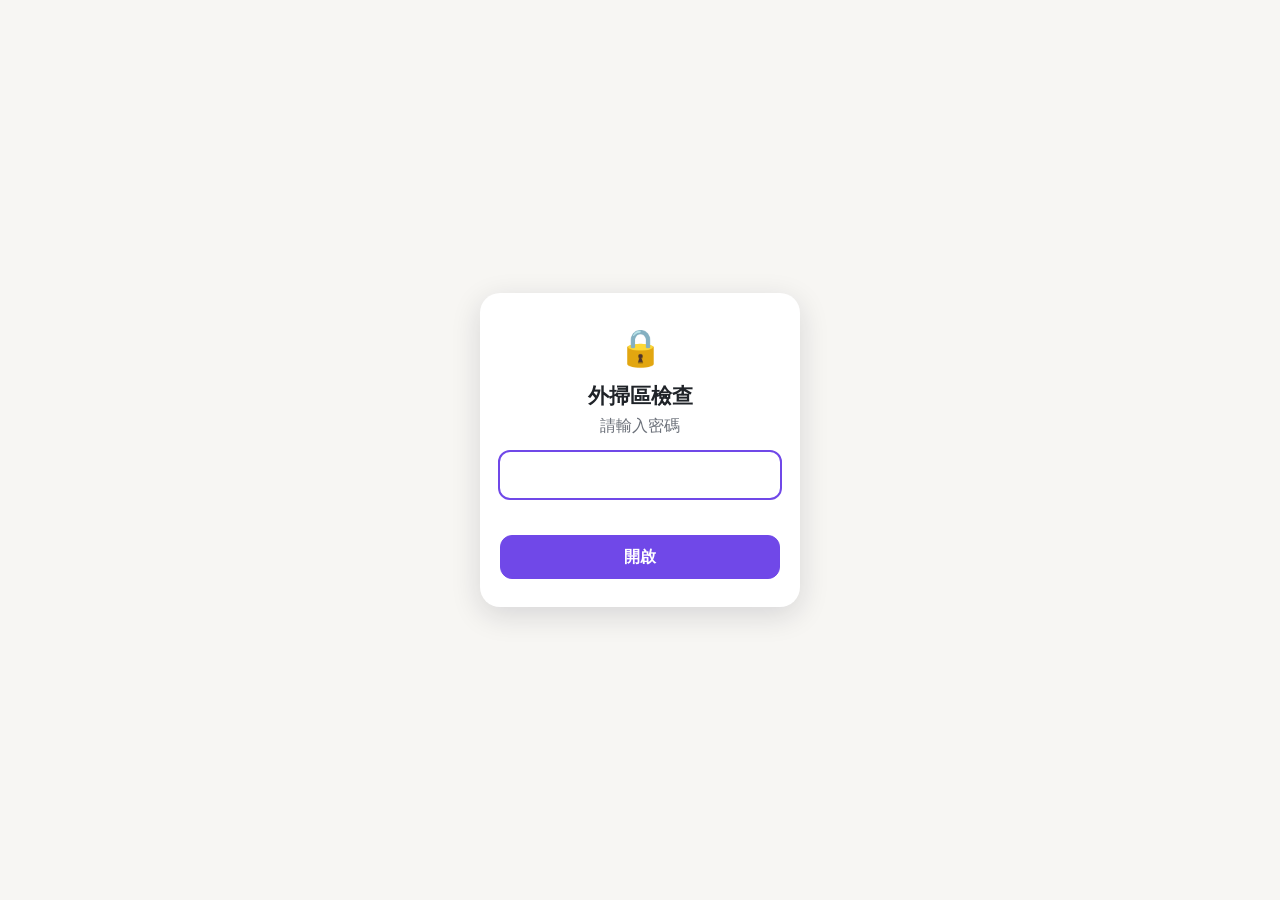
==== index.html @ 6ce7725f "外掃區檢查地圖：手機地圖、照片上傳、報表通知、密碼鎖 Co-Authored-By: Claude Opus 5.5 <noreply@anthropic.com>" ====
<!doctype html>
<html lang="zh-Hant">
<head>
  <meta charset="utf-8">
  <meta name="viewport" content="width=device-width, initial-scale=1, viewport-fit=cover">
  <title>外掃區檢查</title>
  <meta name="description" content="外掃區清潔檢查地圖：點選物件記錄清潔程度、上傳照片、彙整報表。">
  <meta name="theme-color" content="#ffffff">
  <meta name="apple-mobile-web-app-capable" content="yes">
  <meta name="apple-mobile-web-app-title" content="外掃檢查">
  <link rel="icon" href="data:image/svg+xml,%3Csvg xmlns='http://www.w3.org/2000/svg' viewBox='0 0 64 64'%3E%3Crect width='64' height='64' rx='14' fill='%238b5cf6'/%3E%3Cpath d='M32 8l6 24-6 24-6-24z' fill='%23fff'/%3E%3C/svg%3E">
  <link rel="stylesheet" href="css/style.css">
</head>
<body class="locked">
  <form id="lock" class="lock" autocomplete="off">
    <div class="lock-card">
      <div class="lock-icon" aria-hidden="true">🔒</div>
      <h1>外掃區檢查</h1>
      <p class="muted">請輸入密碼</p>
      <input id="lockPw" type="password" inputmode="numeric" aria-label="密碼" autofocus>
      <p id="lockMsg" class="lock-msg" role="alert"></p>
      <button class="btn btn--primary" type="submit">開啟</button>
    </div>
  </form>

  <header class="topbar">
    <div class="topbar-row">
      <div class="title">
        <h1>外掃區檢查</h1>
        <span id="dateLabel" class="muted"></span>
      </div>
      <button id="syncBtn" class="icon-btn" type="button" aria-label="雲端同步狀態">
        <span id="syncDot" class="sync-dot"></span>
      </button>
      <button id="settingsBtn" class="icon-btn" type="button" aria-label="設定">
        <svg viewBox="0 0 24 24" width="22" height="22" aria-hidden="true"><path fill="currentColor" d="M19.4 13a7.7 7.7 0 0 0 0-2l2-1.6a.5.5 0 0 0 .1-.6l-1.9-3.3a.5.5 0 0 0-.6-.2l-2.4 1a7.3 7.3 0 0 0-1.7-1l-.4-2.6a.5.5 0 0 0-.5-.4h-3.8a.5.5 0 0 0-.5.4l-.4 2.6a7.3 7.3 0 0 0-1.7 1l-2.4-1a.5.5 0 0 0-.6.2L2.5 8.8a.5.5 0 0 0 .1.6l2 1.6a7.7 7.7 0 0 0 0 2l-2 1.6a.5.5 0 0 0-.1.6l1.9 3.3c.1.2.4.3.6.2l2.4-1c.5.4 1.1.7 1.7 1l.4 2.6c0 .2.2.4.5.4h3.8c.3 0 .5-.2.5-.4l.4-2.6c.6-.3 1.2-.6 1.7-1l2.4 1c.2.1.5 0 .6-.2l1.9-3.3a.5.5 0 0 0-.1-.6zM12 15.5a3.5 3.5 0 1 1 0-7 3.5 3.5 0 0 1 0 7z"/></svg>
      </button>
    </div>
    <div class="topbar-row stats">
      <span id="progress" class="progress"></span>
      <button id="issueChip" class="chip chip--issue" type="button" hidden></button>
      <span id="resetInfo" class="muted small"></span>
    </div>
  </header>

  <main>
    <ul class="legend" aria-label="圖例">
      <li><span class="lg lg--good">✓</span>好</li>
      <li><span class="lg lg--bad">✕</span>不好</li>
      <li><span class="lg lg--absent">缺</span>未出席</li>
      <li><span class="lg lg--issue">!</span>有狀況</li>
    </ul>
    <div id="map" class="map" aria-label="外掃區地圖"></div>
    <p class="foot-hint muted small">點地圖上的物件或地板即可記錄。按右下角指南針彙整報表。</p>
  </main>

  <button id="compassBtn" class="compass" type="button" aria-label="彙整報表">
    <svg viewBox="0 0 100 100" aria-hidden="true">
      <path d="M50 8 L57 43 L92 50 L57 57 L50 92 L43 57 L8 50 L43 43 Z" fill="currentColor" opacity=".9"/>
      <path d="M50 8 L57 43 L50 50 Z M92 50 L57 57 L50 50 Z M50 92 L43 57 L50 50 Z M8 50 L43 43 L50 50 Z" fill="#fff" opacity=".35"/>
    </svg>
    <span class="cp cp-n">南</span><span class="cp cp-e">西</span><span class="cp cp-s">北</span><span class="cp cp-w">東</span>
    <span class="compass-label">報表</span>
  </button>

  <div id="backdrop" class="backdrop" hidden></div>
  <section id="sheet" class="sheet" role="dialog" aria-modal="true" aria-labelledby="sheetTitle" hidden>
    <div class="sheet-grip" aria-hidden="true"></div>
    <div id="sheetBody" class="sheet-body"></div>
  </section>

  <div id="lightbox" class="lightbox" role="dialog" aria-modal="true" aria-label="照片檢視" hidden>
    <img id="lbImg" alt="">
    <div class="lb-top">
      <span id="lbCaption"></span>
      <button id="lbClose" class="lb-btn" type="button" aria-label="關閉">✕</button>
    </div>
    <button id="lbPrev" class="lb-btn lb-nav lb-prev" type="button" aria-label="上一張">‹</button>
    <button id="lbNext" class="lb-btn lb-nav lb-next" type="button" aria-label="下一張">›</button>
    <a id="lbDrive" class="lb-drive" target="_blank" rel="noopener" hidden>在雲端硬碟開啟</a>
  </div>

  <div id="toast" class="toast" role="status" aria-live="polite"></div>
  <input id="fileInput" type="file" accept="image/*" multiple hidden>

  <script src="config.js"></script>
  <script src="js/map-data.js"></script>
  <script src="js/crypto.js"></script>
  <script src="js/roster.enc.js"></script>
  <script src="js/app.js"></script>
</body>
</html>
---- css/style.css ----
:root {
  color-scheme: light;
  --bg: #f7f6f3;
  --surface: #ffffff;
  --text: #1f2328;
  --muted: #6b7079;
  --line: #e4e2dd;
  --wall: #8b5cf6;
  --pink: #f7dcdc;
  --pink-deep: #e7b9b9;
  --green: #daefe1;
  --green-deep: #b3dcc0;
  --glass: #bdbcc2;
  --glass-line: #8f8e96;
  --fountain: #6ec3e0;
  --sink: #2aa05a;
  --good: #1f9d55;
  --bad: #e8590c;
  --absent: #6b7079;
  --issue: #e03131;
  --accent: #7048e8;
  --radius: 14px;
  --shadow: 0 8px 30px rgba(20, 20, 40, .14);
  --font: -apple-system, BlinkMacSystemFont, "PingFang TC", "Noto Sans TC", "Microsoft JhengHei", system-ui, sans-serif;
}

* { box-sizing: border-box; }
html { -webkit-text-size-adjust: 100%; }
body {
  margin: 0;
  background: var(--bg);
  color: var(--text);
  font-family: var(--font);
  font-size: 16px;
  line-height: 1.5;
  -webkit-tap-highlight-color: transparent;
}
button { font: inherit; color: inherit; cursor: pointer; }
.muted { color: var(--muted); }
.small { font-size: 13px; }
[hidden] { display: none !important; }

/* ── Lock screen ── */
.lock { display: none; }
body.locked .lock { display: grid; place-items: center; min-height: 100vh; min-height: 100dvh; padding: 16px; }
body.locked > :not(.lock):not(script) { display: none !important; }
.lock-card {
  width: 100%; max-width: 320px; background: var(--surface); border-radius: 20px; padding: 28px 20px;
  box-shadow: var(--shadow); text-align: center;
}
.lock-icon { font-size: 36px; }
.lock-card h1 { font-size: 21px; margin: 6px 0 0; }
.lock-card p { margin: 2px 0 14px; }
.lock-card input { text-align: center; font-size: 22px; letter-spacing: .3em; }
.lock-card .btn { width: 100%; margin-top: 4px; }
.lock-msg { min-height: 1.5em; color: var(--issue); font-size: 14px; margin: 6px 0 !important; }
.lock-card.shake { animation: shake .35s; }
@keyframes shake { 25% { transform: translateX(-8px); } 75% { transform: translateX(8px); } }

/* ── Top bar ── */
.topbar {
  position: sticky; top: 0; z-index: 20;
  background: rgba(255, 255, 255, .94);
  backdrop-filter: blur(10px);
  -webkit-backdrop-filter: blur(10px);
  border-bottom: 1px solid var(--line);
  padding: calc(env(safe-area-inset-top) + 8px) 16px 8px;
}
.topbar-row { display: flex; align-items: center; gap: 8px; max-width: 520px; margin: 0 auto; }
.topbar-row.stats { margin-top: 4px; flex-wrap: wrap; row-gap: 4px; }
.title { flex: 1; display: flex; align-items: baseline; gap: 8px; min-width: 0; }
.title h1 { font-size: 19px; margin: 0; letter-spacing: .02em; }
.title .muted { font-size: 14px; white-space: nowrap; }
.progress { font-weight: 600; font-size: 14px; }
#resetInfo { margin-left: auto; }
.icon-btn {
  width: 40px; height: 40px; border: 0; background: transparent; border-radius: 12px;
  display: grid; place-items: center; color: var(--muted);
}
.icon-btn:active { background: var(--line); }
.sync-dot { width: 12px; height: 12px; border-radius: 50%; background: #c9c9cf; box-shadow: 0 0 0 3px rgba(0,0,0,.05); }
.sync-dot.ok { background: var(--good); }
.sync-dot.pending { background: #f59f00; }
.sync-dot.busy { background: #339af0; animation: blink 1s infinite; }
.sync-dot.err { background: var(--issue); }
@keyframes blink { 50% { opacity: .35; } }

.chip {
  border: 0; border-radius: 999px; padding: 2px 10px; font-size: 13px; font-weight: 600;
}
.chip--issue { background: var(--issue); color: #fff; animation: pulse-chip 1.6s infinite; }
@keyframes pulse-chip { 0%,100% { box-shadow: 0 0 0 0 rgba(224,49,49,.5); } 50% { box-shadow: 0 0 0 6px rgba(224,49,49,0); } }

main { max-width: 520px; margin: 0 auto; padding: 8px 0 120px; }

.legend {
  list-style: none; display: flex; gap: 14px; justify-content: center; flex-wrap: wrap;
  margin: 4px 16px 0; padding: 0; font-size: 13px; color: var(--muted);
}
.legend li { display: flex; align-items: center; gap: 4px; }
.lg {
  width: 18px; height: 18px; border-radius: 50%; display: inline-grid; place-items: center;
  font-size: 11px; font-weight: 700; color: #fff;
}
.lg--good { background: var(--good); }
.lg--bad { background: var(--bad); }
.lg--absent { background: var(--absent); }
.lg--issue { background: var(--issue); }
.foot-hint { text-align: center; margin: 8px 16px; }

/* ── Map ──
 * 橫向：0–26% 東側外（左）、26–74% 走廊、74–100% 西側外（右）
 */
.map { position: relative; margin: 0 16px; }
.wall { position: absolute; width: 5px; background: var(--wall); border-radius: 3px; z-index: 2; }
.wall-E { left: calc(26% - 2.5px); }
.wall-W { left: calc(74% - 2.5px); }
.sec {
  position: absolute; left: 26%; width: 48%;
  border: 0; padding: 0; margin: 0; z-index: 1;
  display: block;
}
.sec--pink { background: var(--pink); }
.sec--green { background: var(--green); }
.sec-divider {
  position: absolute; left: 26%; width: 48%; height: 0; z-index: 2;
  border-top: 2px dashed rgba(0,0,0,.25);
}
.floor-chip {
  position: absolute; left: 50%; top: 50%; transform: translate(-50%, -50%);
  display: inline-flex; align-items: center; gap: 4px;
  background: rgba(255,255,255,.75); border: 1px dashed rgba(0,0,0,.25);
  padding: 4px 10px; border-radius: 999px; font-size: 13px; color: #555; white-space: nowrap;
}
.sec.st-good .floor-chip { border: 2px solid var(--good); }
.sec.st-bad .floor-chip { border: 2px solid var(--bad); }
.sec.st-absent .floor-chip { border: 2px solid var(--absent); }
.sec.is-issue { box-shadow: inset 0 0 0 4px var(--issue); animation: pulse-sec 1.4s infinite; }
.sec.is-issue .floor-chip { background: var(--issue); color: #fff; border-color: var(--issue); }
@keyframes pulse-sec { 50% { box-shadow: inset 0 0 0 8px rgba(224,49,49,.45); } }

.obj {
  position: absolute; z-index: 3; border: 1.5px solid rgba(0,0,0,.55); padding: 0; border-radius: 3px;
  transition: transform .12s;
}
.obj:active { transform: scale(.96); }
.obj.side-E { left: calc(26% + 3px); }
.obj.side-W { right: calc(26% + 3px); }
.obj.side-out-W { left: calc(74% + 8px); }

.obj--glass {
  width: 10%;
  background: repeating-linear-gradient(to bottom, var(--glass) 0 calc(20% - 1.5px), var(--glass-line) calc(20% - 1.5px) 20%);
}
.obj--glass.double {
  width: 15%;
  background:
    linear-gradient(to right, transparent calc(50% - .75px), var(--glass-line) calc(50% - .75px) calc(50% + .75px), transparent 0),
    repeating-linear-gradient(to bottom, var(--glass) 0 calc(16.6% - 1.5px), var(--glass-line) calc(16.6% - 1.5px) 16.6%);
}
.obj--fountain {
  width: 11%;
  background: linear-gradient(to bottom, var(--fountain) 0 calc(50% - .75px), rgba(0,0,0,.55) 0 calc(50% + .75px), var(--fountain) 0);
}
.obj--sink { width: 13%; background: var(--sink); }
.obj--platform {
  width: 16%; background: rgba(160, 160, 160, .22);
  border: 2px dashed #7a7a7a; border-radius: 6px;
  font-size: 11px; color: #555; line-height: 1.15; writing-mode: vertical-rl; letter-spacing: .1em;
}
.obj.st-good { outline: 3px solid var(--good); outline-offset: 1px; }
.obj.st-bad { outline: 3px solid var(--bad); outline-offset: 1px; }
.obj.st-absent { outline: 3px solid var(--absent); outline-offset: 1px; }
.obj.st-partial { outline: 3px dashed #999; outline-offset: 1px; }
.obj.is-issue {
  outline: 4px solid var(--issue); outline-offset: 2px;
  animation: pulse-obj 1.4s infinite;
}
@keyframes pulse-obj {
  0%, 100% { box-shadow: 0 0 0 0 rgba(224,49,49,.55); }
  50% { box-shadow: 0 0 0 12px rgba(224,49,49,0); }
}
.obj.flash, .sec.flash { animation: flash .9s 2; }
@keyframes flash { 50% { filter: brightness(1.35) saturate(1.4); transform: scale(1.06); } }

.badge {
  position: absolute; top: -9px; width: 20px; height: 20px; border-radius: 50%;
  display: none; place-items: center; font-size: 11px; font-weight: 700; color: #fff;
  border: 2px solid #fff; writing-mode: horizontal-tb; letter-spacing: 0; line-height: 1;
}
.side-E .badge { right: -10px; }
.side-W .badge, .side-out-W .badge { left: -10px; }
.st-good > .badge, .st-bad > .badge, .st-absent > .badge, .st-partial > .badge { display: grid; }
.st-good > .badge { background: var(--good); }
.st-bad > .badge { background: var(--bad); }
.st-absent > .badge { background: var(--absent); }
.st-partial > .badge { background: #999; }
.floor-chip .badge { position: static; display: none; width: 18px; height: 18px; border: 0; }
.sec.st-good .floor-chip .badge, .sec.st-bad .floor-chip .badge, .sec.st-absent .floor-chip .badge, .sec.st-partial .floor-chip .badge { display: inline-grid; }
.sec.st-good .floor-chip .badge { background: var(--good); }
.sec.st-bad .floor-chip .badge { background: var(--bad); }
.sec.st-absent .floor-chip .badge { background: var(--absent); }
.sec.st-partial .floor-chip .badge { background: #999; }

/* 物件旁的小圖與「!」旗標 —— 放在走廊外側空白處，不擋物件 */
.annex {
  position: absolute; z-index: 4; display: flex; align-items: center; gap: 4px;
  transform: translateY(-50%); pointer-events: none;
}
.annex > * { pointer-events: auto; }
.annex-E { right: calc(74% + 6px); flex-direction: row-reverse; }
.annex-W { left: calc(74% + 6px); }
.annex-out-W { left: calc(74% + 8px); transform: none; }
.annex-floor { left: 50%; transform: translateX(-50%); }
.flag {
  width: 26px; height: 26px; border-radius: 50%; background: var(--issue); color: #fff;
  display: grid; place-items: center; font-weight: 800; font-size: 16px;
  box-shadow: 0 2px 6px rgba(224,49,49,.5); animation: pulse-obj 1.4s infinite; flex: none;
}
.thumb {
  position: relative; width: 34px; height: 34px; padding: 0; border: 2px solid #fff; border-radius: 7px;
  overflow: hidden; background: #ddd; box-shadow: 0 1px 4px rgba(0,0,0,.25); flex: none;
}
.thumb img { width: 100%; height: 100%; object-fit: cover; display: block; }
.thumb .more {
  position: absolute; inset: 0; background: rgba(0,0,0,.5); color: #fff;
  display: grid; place-items: center; font-size: 12px; font-weight: 700;
}
.thumb.uploading::after {
  content: ""; position: absolute; left: 0; bottom: 0; height: 3px; width: 100%;
  background: linear-gradient(90deg, #339af0 30%, transparent 0) 0 0 / 200% 100%;
  animation: bar 1s linear infinite;
}
@keyframes bar { to { background-position: -200% 0; } }

.edge-label {
  position: absolute; left: 26%; width: 48%; text-align: center; font-size: 13px; font-weight: 700; color: var(--muted);
}
.side-label { position: absolute; font-size: 12px; color: var(--muted); line-height: 1.2; text-align: center; width: 24%; }
.side-label small { display: block; font-size: 11px; }
.side-label.side-E { left: 0; }
.side-label.side-W { right: 0; }
.landmark {
  position: absolute; transform: translateY(-50%); font-size: 13px; font-weight: 700;
  background: var(--surface); border: 1px solid var(--line); border-radius: 8px; padding: 3px 8px; z-index: 2;
}
.landmark.side-E { right: calc(74% + 8px); }
.landmark.side-W { left: calc(74% + 8px); }
.sec-tag {
  position: absolute; left: calc(74% + 8px); right: 0; font-size: 12px; line-height: 1.3; z-index: 2;
}
.sec-tag b { display: inline-block; font-size: 14px; padding: 1px 8px; border-radius: 6px; margin-bottom: 2px; }
.sec-tag.pink b { background: var(--pink-deep); }
.sec-tag.green b { background: var(--green-deep); }
.sec-tag span { display: block; color: var(--muted); }

/* ── Compass button ── */
.compass {
  position: fixed; z-index: 25;
  right: max(16px, calc(50% - 260px + 16px)); bottom: calc(env(safe-area-inset-bottom) + 18px);
  width: 78px; height: 78px; border-radius: 50%; border: 0;
  background: radial-gradient(circle at 35% 30%, #9b7cf6, var(--accent));
  color: #fff; box-shadow: var(--shadow); padding: 0;
}
.compass svg { position: absolute; inset: 14px; width: 50px; height: 50px; }
.compass:active { transform: scale(.95); }
.cp { position: absolute; font-size: 11px; font-weight: 700; line-height: 1; }
.cp-n { top: 3px; left: 50%; transform: translateX(-50%); }
.cp-s { bottom: 3px; left: 50%; transform: translateX(-50%); }
.cp-e { right: 4px; top: 50%; transform: translateY(-50%); }
.cp-w { left: 4px; top: 50%; transform: translateY(-50%); }
.compass-label {
  position: absolute; left: 50%; bottom: -20px; transform: translateX(-50%);
  font-size: 12px; font-weight: 700; color: var(--accent); background: var(--surface);
  padding: 0 6px; border-radius: 6px; white-space: nowrap;
}

/* ── Bottom sheet ── */
.backdrop { position: fixed; inset: 0; background: rgba(15, 15, 25, .38); z-index: 40; }
.sheet {
  position: fixed; z-index: 41; left: 0; right: 0; bottom: 0;
  max-width: 560px; margin: 0 auto; max-height: 88vh; max-height: 88dvh;
  background: var(--surface); border-radius: 20px 20px 0 0; box-shadow: var(--shadow);
  display: flex; flex-direction: column;
  animation: sheet-in .2s ease-out;
}
@keyframes sheet-in { from { transform: translateY(40px); opacity: .4; } }
.sheet-grip { width: 42px; height: 5px; background: var(--line); border-radius: 3px; margin: 8px auto 0; flex: none; }
.sheet-body { overflow-y: auto; padding: 8px 16px calc(env(safe-area-inset-bottom) + 20px); -webkit-overflow-scrolling: touch; }
.sheet-head { display: flex; align-items: flex-start; gap: 8px; margin-bottom: 8px; }
.sheet-head > div { flex: 1; min-width: 0; }
.sheet-head h2 { margin: 0; font-size: 21px; }
.eyebrow { font-size: 13px; color: var(--muted); }
.close-btn { width: 36px; height: 36px; border-radius: 50%; border: 0; background: var(--bg); font-size: 16px; flex: none; }
.sheet h3 { font-size: 15px; margin: 18px 0 8px; }

.owner-row { padding: 10px 0; border-top: 1px solid var(--line); }
.owner-row:first-child { border-top: 0; }
.owner-name { font-weight: 600; margin-bottom: 6px; }
.seg { display: grid; grid-template-columns: repeat(3, 1fr); gap: 6px; }
.seg button {
  min-height: 44px; border-radius: 10px; border: 1.5px solid var(--line); background: var(--surface);
  font-weight: 600; font-size: 15px;
}
.seg button[aria-pressed="true"].good { background: var(--good); border-color: var(--good); color: #fff; }
.seg button[aria-pressed="true"].bad { background: var(--bad); border-color: var(--bad); color: #fff; }
.seg button[aria-pressed="true"].absent { background: var(--absent); border-color: var(--absent); color: #fff; }

.issue-box { margin-top: 12px; border: 1.5px solid var(--line); border-radius: var(--radius); padding: 12px; }
.issue-box.on { border-color: var(--issue); background: #fff5f5; }
.switch-row { display: flex; align-items: center; gap: 10px; font-weight: 600; }
.switch { position: relative; width: 50px; height: 30px; flex: none; }
.switch input { position: absolute; opacity: 0; inset: 0; margin: 0; cursor: pointer; }
.switch span { position: absolute; inset: 0; border-radius: 999px; background: #d0d0d6; transition: .15s; pointer-events: none; }
.switch span::after { content: ""; position: absolute; top: 3px; left: 3px; width: 24px; height: 24px; border-radius: 50%; background: #fff; transition: .15s; box-shadow: 0 1px 3px rgba(0,0,0,.2); }
.switch input:checked + span { background: var(--issue); }
.switch input:checked + span::after { transform: translateX(20px); }
.switch input:focus-visible + span { outline: 2px solid var(--accent); outline-offset: 2px; }
textarea, input[type="text"], input[type="url"], input[type="password"] {
  width: 100%; font: inherit; font-size: 16px; border: 1.5px solid var(--line); border-radius: 10px;
  padding: 10px 12px; background: var(--surface); color: var(--text);
}
textarea { min-height: 70px; resize: vertical; margin-top: 10px; }
textarea:focus, input:focus { outline: 2px solid var(--accent); outline-offset: 0; border-color: transparent; }

.photos-head { display: flex; align-items: center; justify-content: space-between; margin-top: 18px; }
.photos-head h3 { margin: 0; }
.btn {
  display: inline-flex; align-items: center; justify-content: center; gap: 6px;
  min-height: 44px; padding: 0 16px; border-radius: 12px; border: 1.5px solid var(--line);
  background: var(--surface); font-weight: 600;
}
.btn--primary { background: var(--accent); border-color: var(--accent); color: #fff; }
.btn--danger { color: var(--issue); border-color: #f3c4c4; }
.btn:disabled { opacity: .5; }
.photo-grid { display: grid; grid-template-columns: repeat(4, 1fr); gap: 8px; margin-top: 10px; }
.photo-cell { position: relative; aspect-ratio: 1; border-radius: 10px; overflow: hidden; background: #eee; }
.photo-cell > button.open { width: 100%; height: 100%; padding: 0; border: 0; display: block; }
.photo-cell img { width: 100%; height: 100%; object-fit: cover; display: block; }
.photo-cell .del {
  position: absolute; top: 3px; right: 3px; width: 24px; height: 24px; border-radius: 50%; border: 0;
  background: rgba(0,0,0,.55); color: #fff; font-size: 12px; line-height: 1;
}
.photo-cell .st {
  position: absolute; left: 0; right: 0; bottom: 0; font-size: 11px; text-align: center; color: #fff;
  background: rgba(0,0,0,.55); padding: 1px 0;
}
.photo-cell .st.err { background: rgba(224,49,49,.9); border: 0; width: 100%; font: inherit; font-size: 11px; }
.empty { color: var(--muted); font-size: 14px; margin: 8px 0 0; }

/* report */
.tiles { display: grid; grid-template-columns: repeat(4, 1fr); gap: 8px; margin: 6px 0 4px; }
.tile { background: var(--bg); border-radius: 12px; padding: 8px 4px; text-align: center; }
.tile b { display: block; font-size: 22px; line-height: 1.2; font-variant-numeric: tabular-nums; }
.tile span { font-size: 12px; color: var(--muted); }
.tile.good b { color: var(--good); }
.tile.bad b { color: var(--bad); }
.tile.absent b { color: var(--absent); }
.tile.issue b { color: var(--issue); }
.rlist { list-style: none; padding: 0; margin: 0; }
.rlist li { padding: 8px 0; border-top: 1px solid var(--line); font-size: 15px; }
.rlist li:first-child { border-top: 0; }
.rlist .who { font-weight: 700; }
.rlist .what { color: var(--muted); font-size: 14px; }
.tag { display: inline-block; font-size: 12px; font-weight: 700; color: #fff; border-radius: 6px; padding: 0 6px; margin-left: 4px; }
.tag.bad { background: var(--bad); }
.tag.absent { background: var(--absent); }
.tag.issue { background: var(--issue); }
.link-btn { border: 0; background: none; padding: 0; color: var(--accent); font-weight: 600; text-align: left; }
.actions { display: grid; grid-template-columns: 1fr 1fr; gap: 8px; margin-top: 12px; }
.actions .wide { grid-column: 1 / -1; }
#msgText { min-height: 180px; font-size: 14px; line-height: 1.55; }

.field { margin-top: 12px; }
.field label { display: block; font-weight: 600; font-size: 14px; margin-bottom: 4px; }
.field .hint { font-size: 12px; color: var(--muted); margin-top: 4px; }

/* ── Lightbox ── */
.lightbox { position: fixed; inset: 0; z-index: 60; background: #000; display: grid; place-items: center; touch-action: pan-y pinch-zoom; }
.lightbox img { max-width: 100vw; max-height: 100vh; max-height: 100dvh; object-fit: contain; }
.lb-top {
  position: absolute; left: 0; right: 0; top: 0; display: flex; align-items: center; gap: 8px;
  padding: calc(env(safe-area-inset-top) + 8px) 12px 8px 16px; color: #fff; font-size: 14px;
  background: linear-gradient(rgba(0,0,0,.6), transparent);
}
.lb-top span { flex: 1; }
.lb-btn { width: 44px; height: 44px; border-radius: 50%; border: 0; background: rgba(255,255,255,.16); color: #fff; font-size: 18px; }
.lb-nav { position: absolute; top: 50%; transform: translateY(-50%); font-size: 30px; line-height: 1; }
.lb-prev { left: 8px; }
.lb-next { right: 8px; }
.lb-drive {
  position: absolute; bottom: calc(env(safe-area-inset-bottom) + 16px); left: 50%; transform: translateX(-50%);
  color: #fff; background: rgba(255,255,255,.16); padding: 8px 14px; border-radius: 999px; font-size: 14px; text-decoration: none;
}

/* ── Toast ── */
.toast {
  position: fixed; left: 50%; bottom: calc(env(safe-area-inset-bottom) + 110px); transform: translate(-50%, 20px);
  background: rgba(25, 25, 35, .92); color: #fff; padding: 10px 16px; border-radius: 12px; font-size: 14px;
  max-width: calc(100% - 32px); z-index: 70; opacity: 0; pointer-events: none; transition: .2s; text-align: center;
}
.toast.show { opacity: 1; transform: translate(-50%, 0); }

@media (prefers-reduced-motion: reduce) {
  *, *::before, *::after { animation-duration: .01ms !important; animation-iteration-count: 1 !important; transition: none !important; }
}
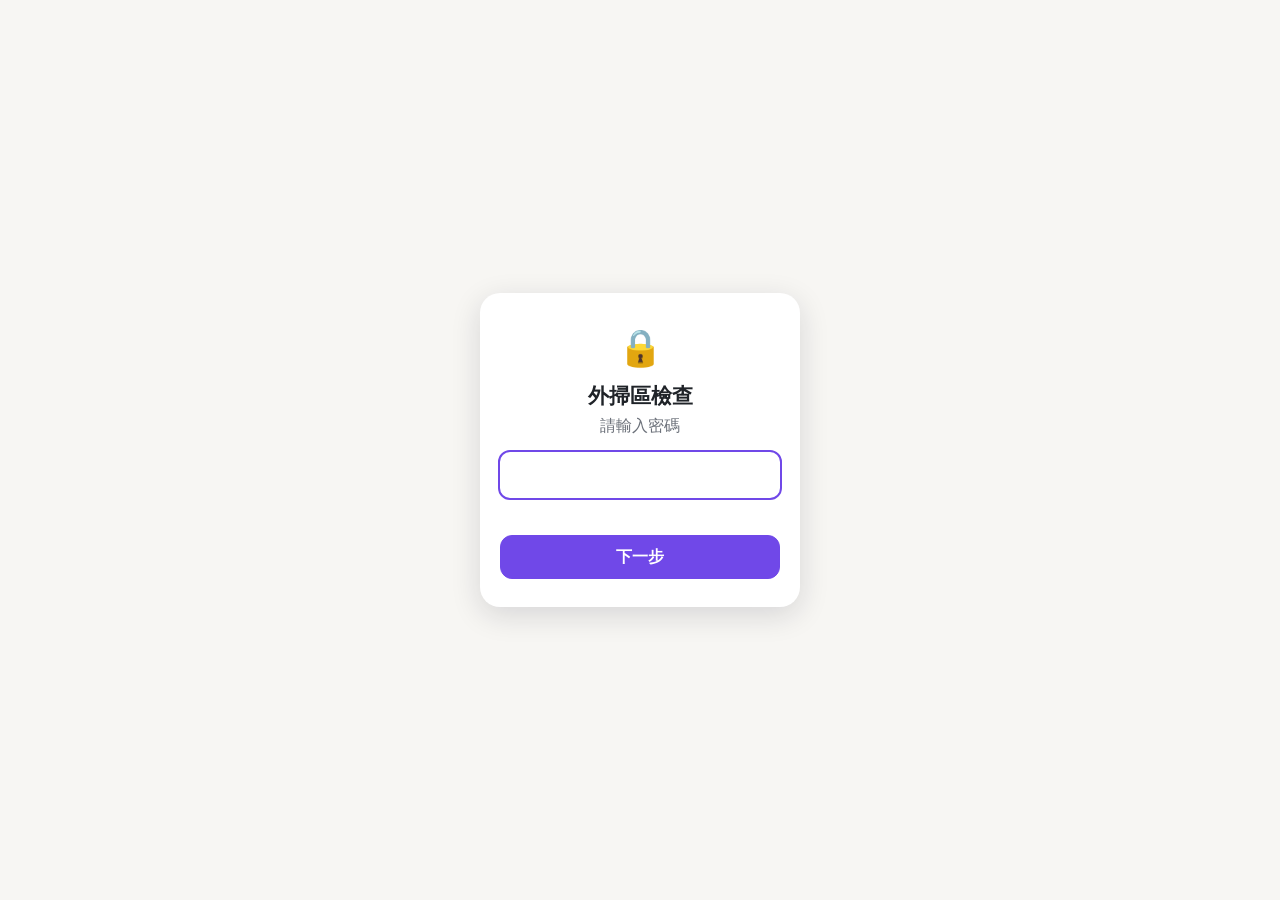
==== commit 949b8d00: "登入改為密碼＋使用人、人員設定下拉選單、紫色水泥平台、物件編號、報表調整 - 名單改由雲端硬碟名單試算表提供，人員分配存在試算表「工作分配」，GitHub 不再有任何姓名 - 兩側紫色長條改為可點選的" ====
--- a/index.html
+++ b/index.html
@@ -16,10 +16,16 @@
     <div class="lock-card">
       <div class="lock-icon" aria-hidden="true">🔒</div>
       <h1>外掃區檢查</h1>
-      <p class="muted">請輸入密碼</p>
-      <input id="lockPw" type="password" inputmode="numeric" aria-label="密碼" autofocus>
+      <div id="stepPw">
+        <p class="muted">請輸入密碼</p>
+        <input id="lockPw" type="password" inputmode="numeric" aria-label="密碼" autofocus>
+      </div>
+      <div id="stepWho" hidden>
+        <p class="muted">使用人是誰？</p>
+        <select id="whoSel" aria-label="使用人"></select>
+      </div>
       <p id="lockMsg" class="lock-msg" role="alert"></p>
-      <button class="btn btn--primary" type="submit">開啟</button>
+      <button id="lockBtn" class="btn btn--primary" type="submit">下一步</button>
     </div>
   </form>
 
@@ -37,6 +43,7 @@
       </button>
     </div>
     <div class="topbar-row stats">
+      <button id="userChip" class="chip chip--user" type="button" aria-label="切換使用人"></button>
       <span id="progress" class="progress"></span>
       <button id="issueChip" class="chip chip--issue" type="button" hidden></button>
       <span id="resetInfo" class="muted small"></span>
@@ -60,7 +67,7 @@
       <path d="M50 8 L57 43 L50 50 Z M92 50 L57 57 L50 50 Z M50 92 L43 57 L50 50 Z M8 50 L43 43 L50 50 Z" fill="#fff" opacity=".35"/>
     </svg>
     <span class="cp cp-n">南</span><span class="cp cp-e">西</span><span class="cp cp-s">北</span><span class="cp cp-w">東</span>
-    <span class="compass-label">報表</span>
+    <span class="compass-label">匯出報表</span>
   </button>
 
   <div id="backdrop" class="backdrop" hidden></div>
@@ -85,8 +92,6 @@
 
   <script src="config.js"></script>
   <script src="js/map-data.js"></script>
-  <script src="js/crypto.js"></script>
-  <script src="js/roster.enc.js"></script>
   <script src="js/app.js"></script>
 </body>
 </html>
--- a/css/style.css
+++ b/css/style.css
@@ -88,6 +88,20 @@
 .chip {
   border: 0; border-radius: 999px; padding: 2px 10px; font-size: 13px; font-weight: 600;
 }
+.chip--user { background: #ede7fb; color: var(--accent); }
+select {
+  width: 100%; font: inherit; font-size: 16px; border: 1.5px solid var(--line); border-radius: 10px;
+  padding: 10px 12px; background: var(--surface); color: var(--text); min-height: 46px;
+}
+select:focus { outline: 2px solid var(--accent); outline-offset: 0; }
+.lock-card select { text-align: center; }
+.rs-row { padding: 10px 0; border-top: 1px solid var(--line); }
+.rs-row:first-of-type { border-top: 0; }
+.rs-label { font-size: 14px; font-weight: 600; margin-bottom: 6px; }
+.rs-selects { display: grid; gap: 6px; }
+.rs-selects.two { grid-template-columns: 1fr 1fr; }
+.save-bar { position: sticky; bottom: 0; background: var(--surface); padding: 10px 0 4px; margin-top: 8px; border-top: 1px solid var(--line); }
+.save-bar .btn { width: 100%; }
 .chip--issue { background: var(--issue); color: #fff; animation: pulse-chip 1.6s infinite; }
 @keyframes pulse-chip { 0%,100% { box-shadow: 0 0 0 0 rgba(224,49,49,.5); } 50% { box-shadow: 0 0 0 6px rgba(224,49,49,0); } }
 
@@ -112,9 +126,6 @@
  * 橫向：0–26% 東側外（左）、26–74% 走廊、74–100% 西側外（右）
  */
 .map { position: relative; margin: 0 16px; }
-.wall { position: absolute; width: 5px; background: var(--wall); border-radius: 3px; z-index: 2; }
-.wall-E { left: calc(26% - 2.5px); }
-.wall-W { left: calc(74% - 2.5px); }
 .sec {
   position: absolute; left: 26%; width: 48%;
   border: 0; padding: 0; margin: 0; z-index: 1;
@@ -144,9 +155,25 @@
   transition: transform .12s;
 }
 .obj:active { transform: scale(.96); }
-.obj.side-E { left: calc(26% + 3px); }
-.obj.side-W { right: calc(26% + 3px); }
-.obj.side-out-W { left: calc(74% + 8px); }
+.obj.side-E { left: calc(26% + 10px); }
+.obj.side-W { right: calc(26% + 10px); }
+
+/* 兩側紫色長條 = 水泥平台（原本 5px 的三倍粗） */
+.obj--platform {
+  width: 15px; background: var(--wall); border: 0; border-radius: 4px; z-index: 3;
+}
+.obj.side-strip-E { left: calc(26% - 7.5px); }
+.obj.side-strip-W { left: calc(74% - 7.5px); }
+.obj--platform .obj-label { position: absolute; left: 0; right: 0; transform: translateY(-50%); color: #fff; font-size: 10px; text-shadow: none; }
+
+/* 物件名稱（直書） */
+.obj-label {
+  display: block; writing-mode: vertical-rl; text-orientation: upright; letter-spacing: .05em; margin: 0 auto;
+  font-size: 11px; line-height: 1.1; font-weight: 600; color: #2b2b33; pointer-events: none;
+  text-shadow: 0 0 2px #fff, 0 0 2px #fff, 0 0 3px #fff;
+}
+.obj--sink .obj-label { color: #fff; text-shadow: 0 0 2px rgba(0,0,0,.4); }
+.obj--glass, .obj--fountain, .obj--sink { display: flex; align-items: center; justify-content: center; }
 
 .obj--glass {
   width: 10%;
@@ -163,11 +190,6 @@
   background: linear-gradient(to bottom, var(--fountain) 0 calc(50% - .75px), rgba(0,0,0,.55) 0 calc(50% + .75px), var(--fountain) 0);
 }
 .obj--sink { width: 13%; background: var(--sink); }
-.obj--platform {
-  width: 16%; background: rgba(160, 160, 160, .22);
-  border: 2px dashed #7a7a7a; border-radius: 6px;
-  font-size: 11px; color: #555; line-height: 1.15; writing-mode: vertical-rl; letter-spacing: .1em;
-}
 .obj.st-good { outline: 3px solid var(--good); outline-offset: 1px; }
 .obj.st-bad { outline: 3px solid var(--bad); outline-offset: 1px; }
 .obj.st-absent { outline: 3px solid var(--absent); outline-offset: 1px; }
@@ -189,7 +211,8 @@
   border: 2px solid #fff; writing-mode: horizontal-tb; letter-spacing: 0; line-height: 1;
 }
 .side-E .badge { right: -10px; }
-.side-W .badge, .side-out-W .badge { left: -10px; }
+.side-W .badge { left: -10px; }
+.side-strip-E .badge, .side-strip-W .badge { left: -3px; top: -24px; }
 .st-good > .badge, .st-bad > .badge, .st-absent > .badge, .st-partial > .badge { display: grid; }
 .st-good > .badge { background: var(--good); }
 .st-bad > .badge { background: var(--bad); }
@@ -208,9 +231,8 @@
   transform: translateY(-50%); pointer-events: none;
 }
 .annex > * { pointer-events: auto; }
-.annex-E { right: calc(74% + 6px); flex-direction: row-reverse; }
-.annex-W { left: calc(74% + 6px); }
-.annex-out-W { left: calc(74% + 8px); transform: none; }
+.annex-E { right: calc(74% + 12px); flex-direction: row-reverse; }
+.annex-W { left: calc(74% + 12px); }
 .annex-floor { left: 50%; transform: translateX(-50%); }
 .flag {
   width: 26px; height: 26px; border-radius: 50%; background: var(--issue); color: #fff;
@@ -244,10 +266,10 @@
   position: absolute; transform: translateY(-50%); font-size: 13px; font-weight: 700;
   background: var(--surface); border: 1px solid var(--line); border-radius: 8px; padding: 3px 8px; z-index: 2;
 }
-.landmark.side-E { right: calc(74% + 8px); }
-.landmark.side-W { left: calc(74% + 8px); }
+.landmark.side-E { right: calc(74% + 14px); }
+.landmark.side-W { left: calc(74% + 14px); }
 .sec-tag {
-  position: absolute; left: calc(74% + 8px); right: 0; font-size: 12px; line-height: 1.3; z-index: 2;
+  position: absolute; left: calc(74% + 14px); right: 0; font-size: 12px; line-height: 1.3; z-index: 2;
 }
 .sec-tag b { display: inline-block; font-size: 14px; padding: 1px 8px; border-radius: 6px; margin-bottom: 2px; }
 .sec-tag.pink b { background: var(--pink-deep); }
@@ -269,7 +291,7 @@
 .cp-s { bottom: 3px; left: 50%; transform: translateX(-50%); }
 .cp-e { right: 4px; top: 50%; transform: translateY(-50%); }
 .cp-w { left: 4px; top: 50%; transform: translateY(-50%); }
-.compass-label {
+.compass-label { letter-spacing: .05em;
   position: absolute; left: 50%; bottom: -20px; transform: translateX(-50%);
   font-size: 12px; font-weight: 700; color: var(--accent); background: var(--surface);
   padding: 0 6px; border-radius: 6px; white-space: nowrap;
@@ -404,3 +426,7 @@
 @media (prefers-reduced-motion: reduce) {
   *, *::before, *::after { animation-duration: .01ms !important; animation-iteration-count: 1 !important; transition: none !important; }
 }
+
+/* LINE 綠色按鈕 */
+.btn--line { background: #06c755; border-color: #06c755; color: #fff; font-size: 17px; }
+.btn--line:active { background: #05a948; }
